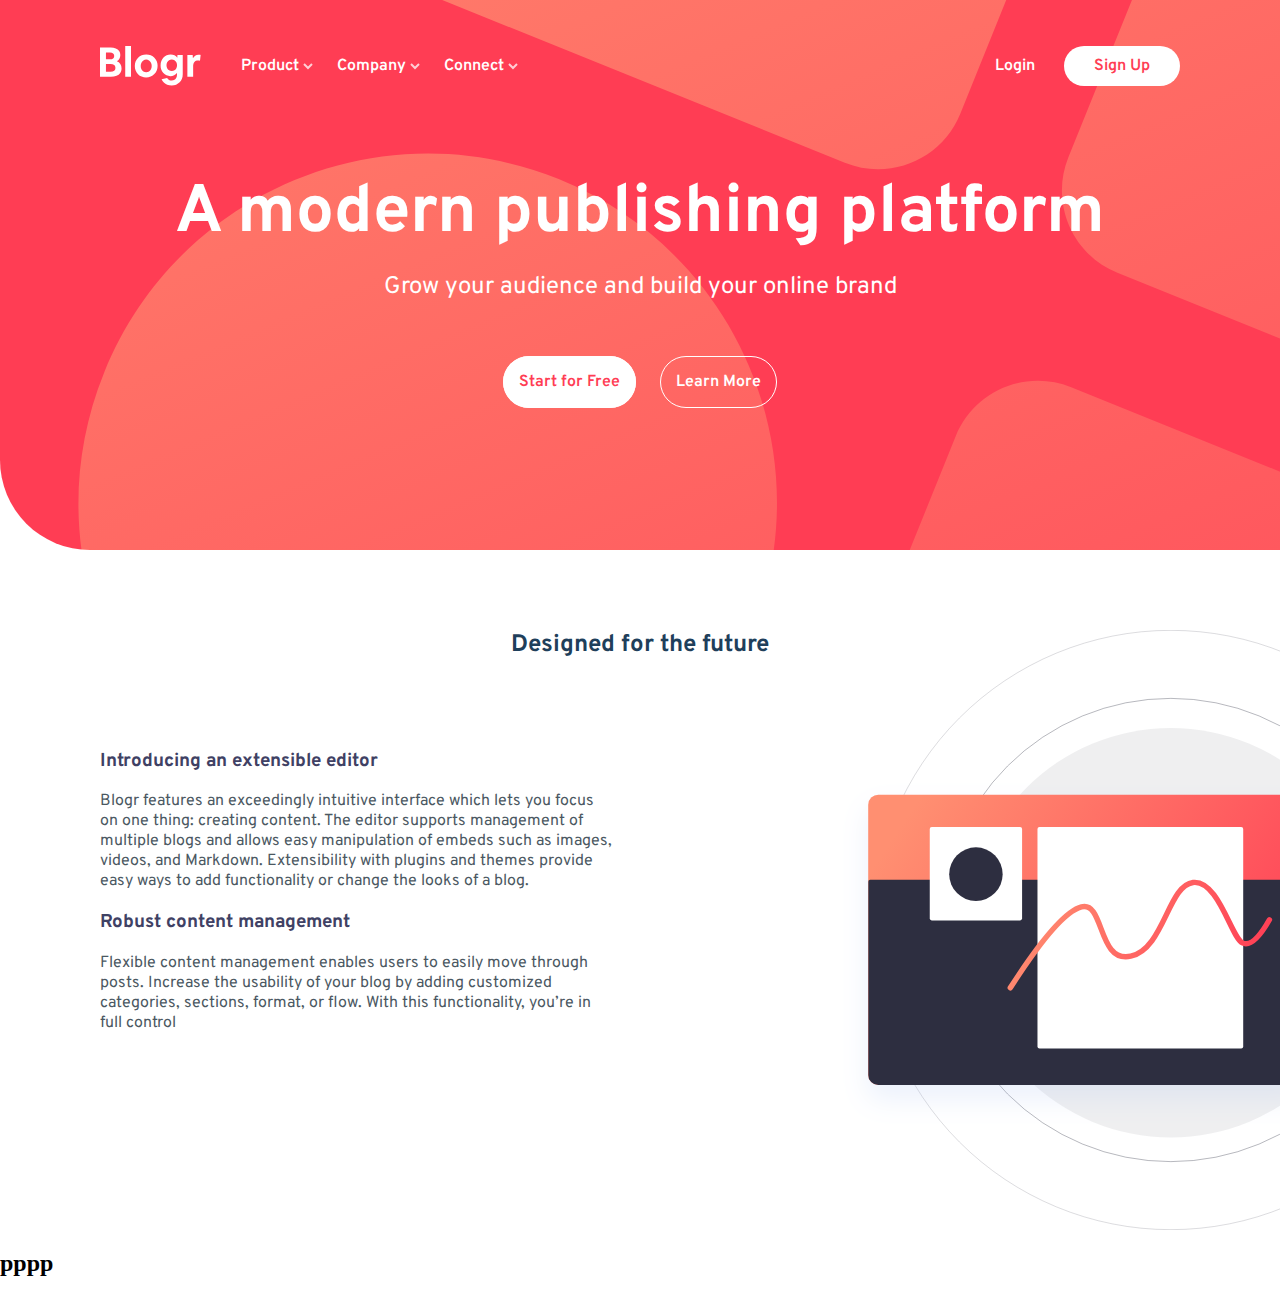
==== index.html @ 9a23b3f5 "ajustes no container 2, e adição do container 3" ====
<!DOCTYPE html>
<html lang="pt-br">
<head>
    <meta charset="UTF-8">
    <meta http-equiv="X-UA-Compatible" content="IE=edge">
    <meta name="viewport" content="width=
    , initial-scale=1.0">

    <!-- CSS -->
    <link rel="stylesheet" href="css/header.css">
    <link rel="stylesheet" href="css/container1.css">
    <link rel="stylesheet" href="css/container2.css">
    <link rel="stylesheet" href="css/container3.css">


    <title>Document</title>
    <link rel="shortcut icon" href="images/favicon-32x32.png" type="image/x-icon">
</head>
<body>

    <div id="container-principal">

        <!-- header -->
        <header>
            <nav>
                <div id="img-nav1">
                    <img src="images/logo.svg" alt="">
                    <ul id="nav1">
                        <li id="product-botao">Product
                            <img class="arrow-product" src="images/icon-arrow-light.svg" alt="">
                        </li>
                        <li id="company-botao">Company
                            <img class="arrow-company" src="images/icon-arrow-light.svg" alt="">
                        </li>
                        <li id="connect-botao">Connect
                            <img class="arrow-connect" src="images/icon-arrow-light.svg" alt="">
                        </li>
                    </ul>
                </div>
                <div id="nav2">
                    <a href="" id="login">Login</a>
                    <a href="" id="sign">Sign Up</a>
                </div>
                <div id="botao-menu">
                    <div class="bar"></div>
                    <div class="bar"></div>
                    <div class="bar"></div>
                </div>
            </nav>
            <!-- actives -->
            <ul class="product">
                <li>Overview</li>
                <li>Pricing</li>
                <li>Marketplace</li>
                <li>Features</li>
                <li>Integrations</li>
            </ul>
            <ul class="company">
                <li>About</li>
                <li>Team</li>
                <li>Blog</li>
                <li>Careers</li>
            </ul>
            <ul class="connect">
                <li>Contact</li>
                <li>Newsletter</li>
                <li>LinkedIn</li>
            </ul>

            <!-- menu mobile -->
            <div id="menu-mobile">
                <ul id="nav-mobile1">
                    <li id="product-botao2">Product
                        <img class="arrow-product2" src="images/icon-arrow-dark.svg" alt="">
                    </li>
                    <li id="company-botao2">Company
                        <img class="arrow-company2" src="images/icon-arrow-dark.svg" alt="">
                    </li>
                    <li id="connect-botao2">Connect
                        <img class="arrow-connect2" src="images/icon-arrow-dark.svg" alt="">
                    </li>
                </ul>
                <ul class="product2">
                    <li>Overview</li>
                    <li>Pricing</li>
                    <li>Marketplace</li>
                    <li>Features</li>
                    <li>Integrations</li>
                </ul>
                <ul class="company2">
                    <li>About</li>
                    <li>Team</li>
                    <li>Blog</li>
                    <li>Careers</li>
                </ul>
        
                <ul class="connect2">
                    <li>Contact</li>
                    <li>Newsletter</li>
                    <li>LinkedIn</li>
                </ul>
                <div id="nav-mobile2">
                    <a href="" id="login">Login</a>
                    <a href="" id="sign">Sign Up</a>
                </div>
            </div>
        </header>

        <!-- container 1 -->
        <div>
            <div id="container1">
                <h1>A modern publishing platform</h1>
                <p>
                    Grow your audience and build your online brand
                </p>
                <div id="links-assinatura">
                    <a href="">Start for Free</a>
                    <a href="">Learn More</a>
                </div>
            </div>
        </div>

    </div>

    <!-- container 2 -->

    <div id="container2">

        <h2>Designed for the future</h2>

        <div id="img-container2">
            <img src="images/illustration-editor-mobile.svg" alt="">
        </div>
        
        <div id="texto-cotainer2">
            <div id="texto">
                <h3>Introducing an extensible editor</h3>


                <p>
                    Blogr features an exceedingly intuitive interface which lets you focus on one thing: creating content. The editor supports management of multiple blogs and allows easy manipulation of embeds such as images, videos, and Markdown. Extensibility with plugins and themes provide easy ways to add functionality or change the looks of a blog.
                </p>
                <h3> Robust content management</h3>
                <p>
                    Flexible content management enables users to easily move through posts. Increase the usability of your blog by adding customized categories, sections, format, or flow. With this functionality, you’re in full control
                </p>
            </div>
        </div>

    </div>

    <!-- container 3 -->

    <div id="container3">
        <h2>pppp</h2>
    </div>



    <script src="script.js"></script>
</body>
</html>
---- css/header.css ----
@import url('https://fonts.googleapis.com/css2?family=Overpass:wght@300;600&family=Ubuntu:wght@400;500;700&display=swap');

:root{
    --Light-red: #ff525d; /*CTA text*/
    --Very-light-red: #ff7a85; /*CTA hover background*/
    --Very-dark-blue: #1f3f5b;/*headings*/

    /* Neutral */

    --White: #ffffff; /*text*/
    --Grayish-blue: #c8c8cb; /*footer text*/
    --Very-dark-grayish-blue: #4b5862;/*body copy*/
    --Very-dark-black-blue: #25252d; /*footer background*/

    /* Gradient */

    /* Background gradient - Intro/CTA mobile nav: */

    --Very-light-red: #ff8f70;
    --Light-red: #ff3d54;

    /* Background gradient - body */

    --Very-dark-gray-blue: #2c2d3f;
    --Very-dark-desaturated-blue: #3f4164;

    /* fonts */

    --font-Overpass: 'Overpass', sans-serif;
    --font-Ubuntu: 'Ubuntu', sans-serif;
}

body{
    margin: 0; padding: 0;
    box-sizing: border-box;
}

nav{
    display: flex;
    align-items: center;
    justify-content: space-between;
    padding-top: 40px;
    margin: 0px 100px;
    font-weight: 600;
}

#img-nav1{
    align-items: center;
    display: flex;
}

#nav1{
    display: flex;
    align-items: center;
}

#nav1{
    display: flex;
    list-style: none;
    gap: 1.5rem;
}

#nav1 li{
    color: var(--White);
    cursor: pointer;
}

#nav1 li:hover{
    text-decoration: underline;
}

#nav2 a{
    text-decoration: none;
}

#botao-menu{
    display: none;
}

#login{
    color: var(--White);
}

#sign{
    margin-left: 25px;
    color: var(--Light-red);
    background-color: var(--White);
    padding: 10px 30px;
    border-radius: 20px;
}

#sign:hover{
    color: var(--White);
    background-color: #ffffff2f;
}

#botao-menu{
    padding: 10px;
    padding-top: 15px;
    margin: -10px;
    cursor: pointer;
}

.product, .company, .connect{
    position: absolute;
    top: 90px;
    list-style: none;
    background-color: var(--White);
    border-radius: 5px;
    color: var(--Very-dark-blue);
    display: none;
}

.product li, .company li, .connect li{
    margin-bottom: 9px;
    cursor: pointer;
    
}


.product li:hover, .company li:hover, .connect li:hover{
    font-weight: 600;
}

.product{
    left: 230px;
    width: 120px;
    height: 190px;
}

.product li{
    position: relative;
    right: 20px;
    top: 20px;
}

.company{
    left: 340px;
    width: 120px;
    height: 150px;
}

.company li{
    position: relative;
    right: 20px;
    top: 20px;
}

#menu-mobile{
    position: fixed;
    left: 100%;
}

.connect{
    left: 435px;
    width: 120px;
    height: 120px;
}

.connect li{
    position: relative;
    right: 20px;
    top: 20px;
}

.rotacao{
    rotate: 180deg;
    transition: all .2s ease;
}

.active{
    display: block;
}

.no-active{
    display: none;
}

@media (max-width: 900px){

    nav{
        margin: 0px 50px;
    }

    #nav1,
    #nav2{
        display: none;
    }

    .product, .company, .connect{
        display: none;
    }

    #botao-menu{
        display: block;
    }

    #botao-menu .bar{
        background-color: var(--White);
        width: 30px;
        height: 3px;
        margin: 5px;
        transition: all .3s ease;
    }

    #botao-menu.active .bar:nth-child(2){
        opacity: 0;
    }

    #botao-menu.active .bar:nth-child(1){
        transform: translateY(8px) rotate(45deg);
    }

    #botao-menu.active .bar:nth-child(3){
        transform: translateY(-8px) rotate(-45deg);
    }

    #menu-mobile{
        position: fixed;
        left: 110%; right: 0; top: 100px;
        width: 90vw;
        background: var(--White);
        margin: auto; padding-top: 5px;
        text-align: center;
        font-size: 25px;
        border-radius: 10px;
        box-shadow: 1px 10px 15px rgba(0, 0, 0, 0.274);
        transition: all .2s ease;
        z-index: 2;
    }

    #menu-mobile.active{
        position: absolute;
        left: 0%;
    }


    #nav-mobile1 li{
        list-style-type: none;
        margin-top: 30px;
        position: relative;
        left: -25px;
        cursor: pointer;
        font-weight: 700;
        color: var(--Very-dark-gray-blue);
    }

    .product2, .company2, .connect2{
        display: none;
        width: 50%;
        margin: auto;
        padding-top: 10px;
        padding-bottom: 10px;
        margin-bottom: 20px;
        background-color: var(--Grayish-blue);
        border-radius: 5px;
    }

    .product2.active{
        display: block;
    }

    .company2.active{
        display: block;
    }

    .connect2.active{
        display: block;
    }

    .product2 li, .company2 li, .connect2 li{
        list-style: none;
        position: relative;
        left: -26px;
        color: var(--Very-dark-gray-blue);
        margin-top: 10px;
        cursor: pointer;
    }

    .arrow-product2, .arrow-company2, .arrow-connect2{
        width: 15px;
    }

    #nav-mobile2{
        border-top: 1.5px solid var(--Grayish-blue);
        padding-top: 10px;
        display: grid;
        place-items: center;
        width: 80vw;
        margin: auto;
    }

    #nav-mobile2 a{
        position: relative;
        left: -10px;
        text-decoration: none;
        font-weight: 600;
    }

    #nav-mobile2 #login{
        margin: 10px;
        color: var(--Very-dark-black-blue);
    }

    #sign{
        margin-left: 0px;
        margin-bottom: 50px;
        background-color: var(--Light-red);
        color: var(--White);
        border: 2px solid var(--Light-red);

    }

    #sign:hover{
        color: var(--Light-red);
        border: 2px solid var(--Light-red);
    }

}
---- css/container1.css ----
:root{
    --Light-red: #ff525d; /*CTA text*/
    --Very-light-red: #ff7a85; /*CTA hover background*/
    --Very-dark-blue: #1f3f5b;/*headings*/

    /* Neutral */

    --White: #ffffff; /*text*/
    --Grayish-blue: #c8c8cb; /*footer text*/
    --Very-dark-grayish-blue: #4b5862;/*body copy*/
    --Very-dark-black-blue: #25252d; /*footer background*/

    /* Gradient */

    /* Background gradient - Intro/CTA mobile nav: */

    --Very-light-red: #ff8f70;
    --Light-red: #ff3d54;

    /* Background gradient - body */

    --Very-dark-gray-blue: #2c2d3f;
    --Very-dark-desaturated-blue: #3f4164;

    /* fonts */

    --font-Overpass: 'Overpass', sans-serif;
    --font-Ubuntu: 'Ubuntu', sans-serif;
}

#container-principal{
    font-family: var(--font-Overpass);
    background-color: var(--Light-red);
    background-image: url(/images/bg-pattern-intro-desktop.svg);
    background-repeat: no-repeat;
    background-position: center left -450px ;
    background-size: 220%;
    height: 550px;
    border-bottom-left-radius: 90px;
    overflow: auto;
}

#container1{
    margin-top: 80px;
    color: var(--White);
    text-align: center; 
}

#container1 h1{
    font-size: 4.2rem;
}

#container1 p{
    font-size: 1.5rem;
    margin-top: -30px;
    margin-bottom: 70px;
}

#links-assinatura a{
    text-decoration: none;
    padding: 15px;
    border: 1px solid var(--White);
    border-radius: 30px;
    font-weight: 600;
    margin: 10px;
}

#links-assinatura a:first-of-type{
    color: var(--Light-red);
    background-color: var(--White);
}

#links-assinatura a:last-of-type{
    color: var(--White);
}

#links-assinatura a:first-of-type:hover{
    color: var(--White);
    background-color: #ffffff6c;
    border: 1px solid #ffffff6c;
}

#links-assinatura a:last-of-type:hover{
    color: var(--Light-red);
    background-color: var(--White);
}

@media (max-width:700px){

    #container-principal{
        height: 670px;
        background-image: url(/images/bg-pattern-intro-mobile.svg);
        background-position: center;
        background-position: center top -190px;
    }

    #container1{
        width: 90%;
        margin: auto;
        margin-top: 90px;
    }

    #container1 h1{
        font-size: 3rem;
    }
    
    #container1 p{
        font-size: 1.5rem;
    }
}
---- css/container2.css ----
:root{
    --Light-red: #ff525d; /*CTA text*/
    --Very-light-red: #ff7a85; /*CTA hover background*/
    --Very-dark-blue: #1f3f5b;/*headings*/

    /* Neutral */

    --White: #ffffff; /*text*/
    --Grayish-blue: #c8c8cb; /*footer text*/
    --Very-dark-grayish-blue: #4b5862;/*body copy*/
    --Very-dark-black-blue: #25252d; /*footer background*/

    /* Gradient */

    /* Background gradient - Intro/CTA mobile nav: */

    --Very-light-red: #ff8f70;
    --Light-red: #ff3d54;

    /* Background gradient - body */

    --Very-dark-gray-blue: #2c2d3f;
    --Very-dark-desaturated-blue: #3f4164;

    /* fonts */

    --font-Overpass: 'Overpass', sans-serif;
    --font-Ubuntu: 'Ubuntu', sans-serif;
}

#container2{
    font-family: var(--font-Overpass);
    width: 100%;
    height: 600px;
    background-image: url(/images/illustration-editor-desktop.svg);
    background-repeat: no-repeat;
    background-size: contain;
    background-position: center right -190px;
    margin-top: -170px;
}

#container2 h2{
    text-align: center;
    margin-top: 250px;
    margin-bottom: -50px;
    color: var(--Very-dark-blue);
    font-weight: 700;
}

#img-container2 img{
    display: none;
    width: 100%;
    margin: auto;
    margin-top: 120px;
}

#container2 h3{
    color: var(--Very-dark-desaturated-blue);
    font-weight: 700;
}

#container2 p{
    color: var(--Very-dark-grayish-blue);
}

#texto-cotainer2{
    display: flex;
    justify-content: space-between;
    width: 40vw;
    align-items: center;
    margin-top: 120px;
    margin-left: 100px;
}

@media (max-width: 900px){

    #container2{
        background-position: center ;
        background: none;
    }

    #texto-cotainer2{
        margin: auto;
        margin-top: 50px;
        text-align: center;
        width: 85vw;
    }

    #img-container2 img{
        display: block;
    }

    #container2 h3{
        width: 80vw;
        margin: auto;
        margin-top: 30px;
        font-size: 2rem;
    }
}
---- css/container3.css ----
:root{
    --Light-red: #ff525d; /*CTA text*/
    --Very-light-red: #ff7a85; /*CTA hover background*/
    --Very-dark-blue: #1f3f5b;/*headings*/

    /* Neutral */

    --White: #ffffff; /*text*/
    --Grayish-blue: #c8c8cb; /*footer text*/
    --Very-dark-grayish-blue: #4b5862;/*body copy*/
    --Very-dark-black-blue: #25252d; /*footer background*/

    /* Gradient */

    /* Background gradient - Intro/CTA mobile nav: */

    --Very-light-red: #ff8f70;
    --Light-red: #ff3d54;

    /* Background gradient - body */

    --Very-dark-gray-blue: #2c2d3f;
    --Very-dark-desaturated-blue: #3f4164;

    /* fonts */

    --font-Overpass: 'Overpass', sans-serif;
    --font-Ubuntu: 'Ubuntu', sans-serif;
}
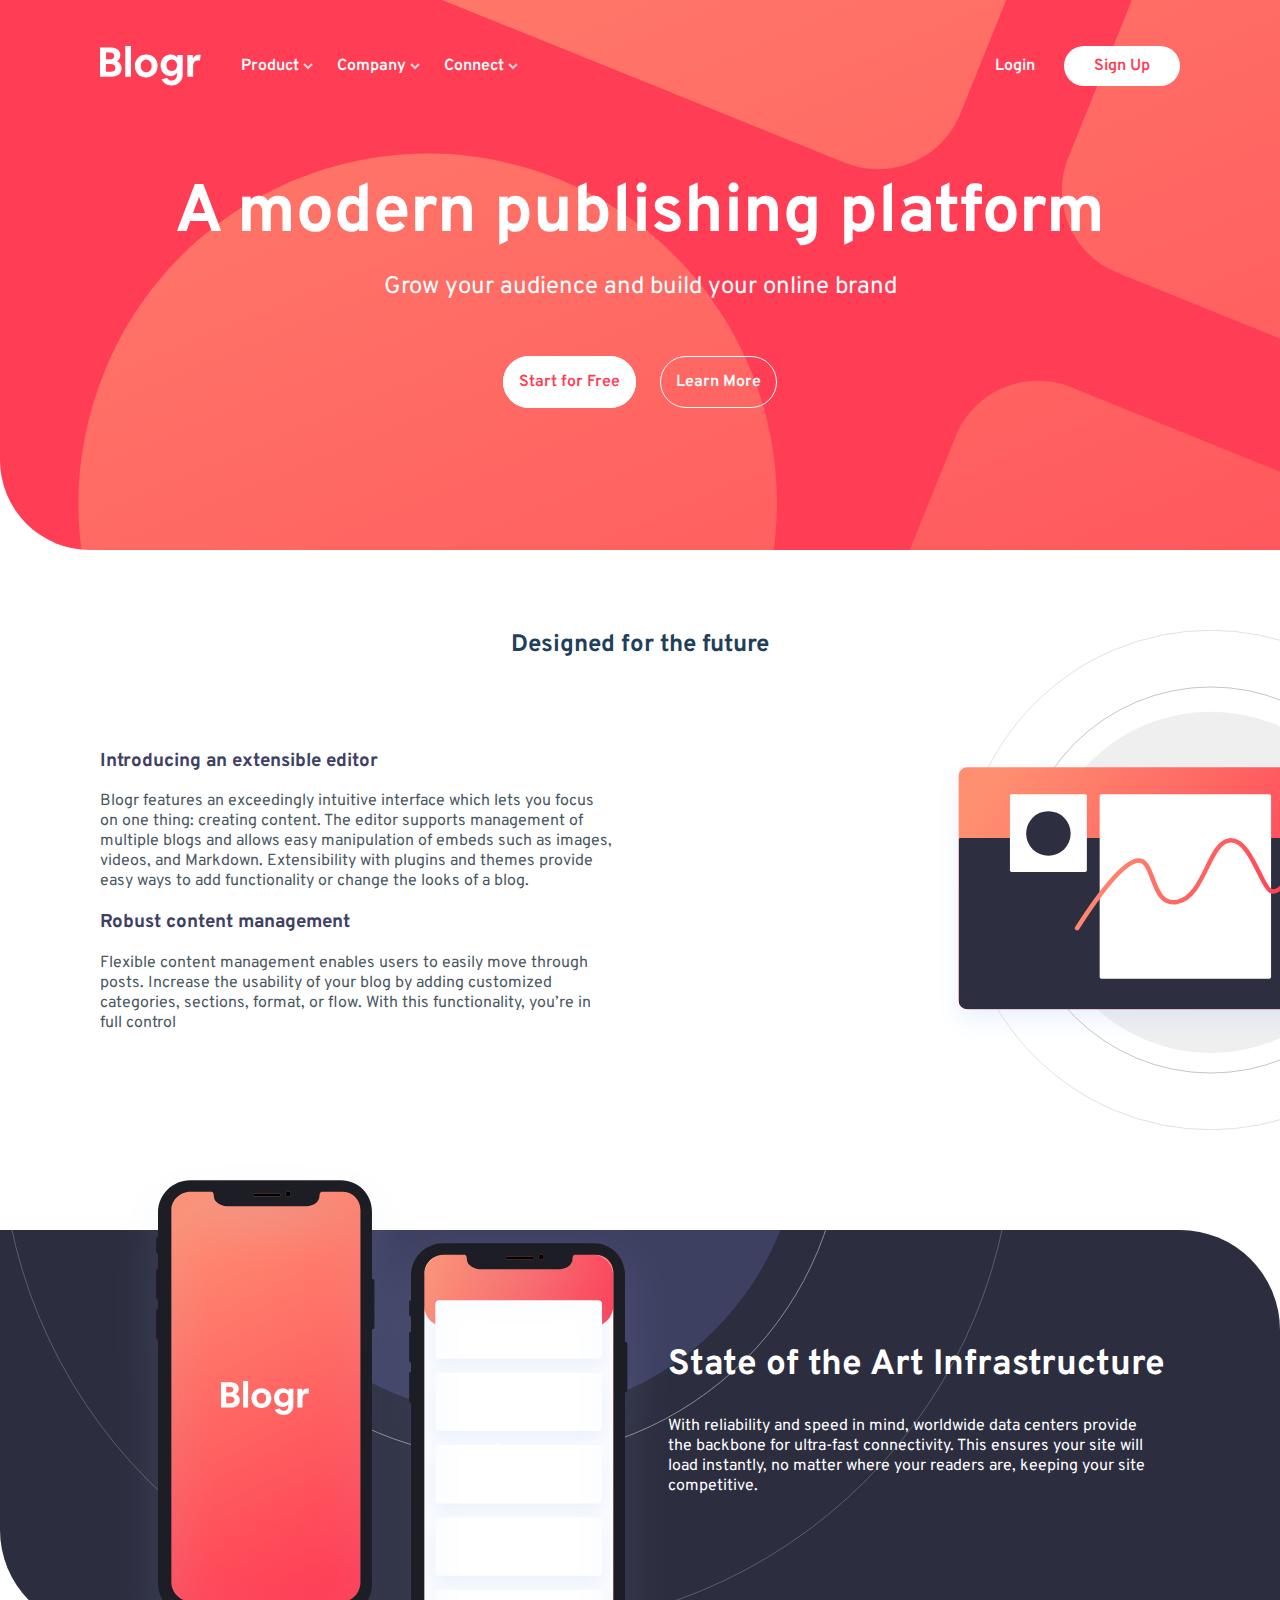
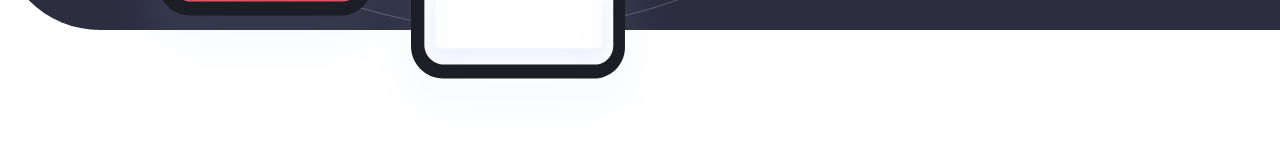
==== commit 2091e554: "container 3 finalizado" ====
--- a/index.html
+++ b/index.html
@@ -71,13 +71,13 @@
             <div id="menu-mobile">
                 <ul id="nav-mobile1">
                     <li id="product-botao2">Product
-                        <img class="arrow-product2" src="images/icon-arrow-dark.svg" alt="">
+                        <img class="arrow-product2" src="images/icon-arrow-dark.svg" alt="seta-product">
                     </li>
                     <li id="company-botao2">Company
-                        <img class="arrow-company2" src="images/icon-arrow-dark.svg" alt="">
+                        <img class="arrow-company2" src="images/icon-arrow-dark.svg" alt="seta-company">
                     </li>
                     <li id="connect-botao2">Connect
-                        <img class="arrow-connect2" src="images/icon-arrow-dark.svg" alt="">
+                        <img class="arrow-connect2" src="images/icon-arrow-dark.svg" alt="seta-connect">
                     </li>
                 </ul>
                 <ul class="product2">
@@ -129,7 +129,7 @@
         <h2>Designed for the future</h2>
 
         <div id="img-container2">
-            <img src="images/illustration-editor-mobile.svg" alt="">
+            <img src="images/illustration-editor-mobile.svg" alt="ilustraçao de site">
         </div>
         
         <div id="texto-cotainer2">
@@ -149,11 +149,45 @@
 
     </div>
 
+
+
+
+
+
+
+
+
+
     <!-- container 3 -->
 
     <div id="container3">
-        <h2>pppp</h2>
+        
+        <div id="texto-e-img">
+            <div id="phone">
+                <img src="images/illustration-phones.svg" alt="">
+            </div>
+            <div id="texto-container3">
+                <h2>State of the Art Infrastructure</h2>
+                <p>With reliability and speed in mind, worldwide data centers provide the backbone for ultra-fast connectivity.
+                    This ensures your site will load instantly, no matter where your readers are, keeping your site competitive.</p>
+            </div>
+        </div>
     </div>
+
+
+
+
+
+
+
+
+
+
+
+
+
+
+
 
 
 
--- a/css/container2.css
+++ b/css/container2.css
@@ -31,11 +31,11 @@
 #container2{
     font-family: var(--font-Overpass);
     width: 100%;
-    height: 600px;
+    height: 500px;
     background-image: url(/images/illustration-editor-desktop.svg);
     background-repeat: no-repeat;
     background-size: contain;
-    background-position: center right -190px;
+    background-position: center right -180px;
     margin-top: -170px;
 }
 
@@ -77,6 +77,7 @@
     #container2{
         background-position: center ;
         background: none;
+        height: 100%;
     }
 
     #texto-cotainer2{
--- a/css/container3.css
+++ b/css/container3.css
@@ -26,4 +26,84 @@
 
     --font-Overpass: 'Overpass', sans-serif;
     --font-Ubuntu: 'Ubuntu', sans-serif;
+}
+
+#container3{
+    width: 100%;
+    background-color: var(--Very-dark-gray-blue);
+    margin-top: 100px;
+    height: 400px;
+    color: var(--White);
+    font-family: var(--font-Overpass);
+    border-top-right-radius: 100px;
+    border-bottom-left-radius: 100px;
+    background-image: url(/images/bg-pattern-circles.svg);
+    background-repeat: no-repeat;
+    background-position-y: bottom;
+}
+
+#texto-e-img{
+    display: flex;
+    justify-content: center;
+    align-items: center;
+    position: relative;
+    bottom: 70px;
+}
+
+#texto-container3{
+    position: relative;
+    bottom: 40px;
+}
+
+
+#texto-container3 h2{
+    font-size: 2.2rem;
+}
+
+#texto-container3 p{
+    font-size: 1rem;
+    width: 38vw;
+}
+
+
+@media (max-width: 900px){
+
+    #container3{
+        position: relative; 
+        top: 90px; 
+        height: 600px;
+        background-position: 0px -120px;
+        background-size: contain;
+    }
+
+    #texto-e-img{
+        bottom: 120px;
+        display: grid;
+        place-items: center;
+    }
+
+    #phone img{
+        width: 450px;
+        margin: auto;
+        display: grid;
+        place-items: center;
+    }
+
+    #texto-container3 h2{
+        text-align: center;
+        width: 90vw;
+    }
+
+    #texto-container3 p{
+        font-size: 1rem;
+        width: 80vw;
+        text-align: center;
+        margin: auto;
+    }
+}
+
+@media (max-width: 700px){
+    #phone img{
+        width: 90%;
+    }
 }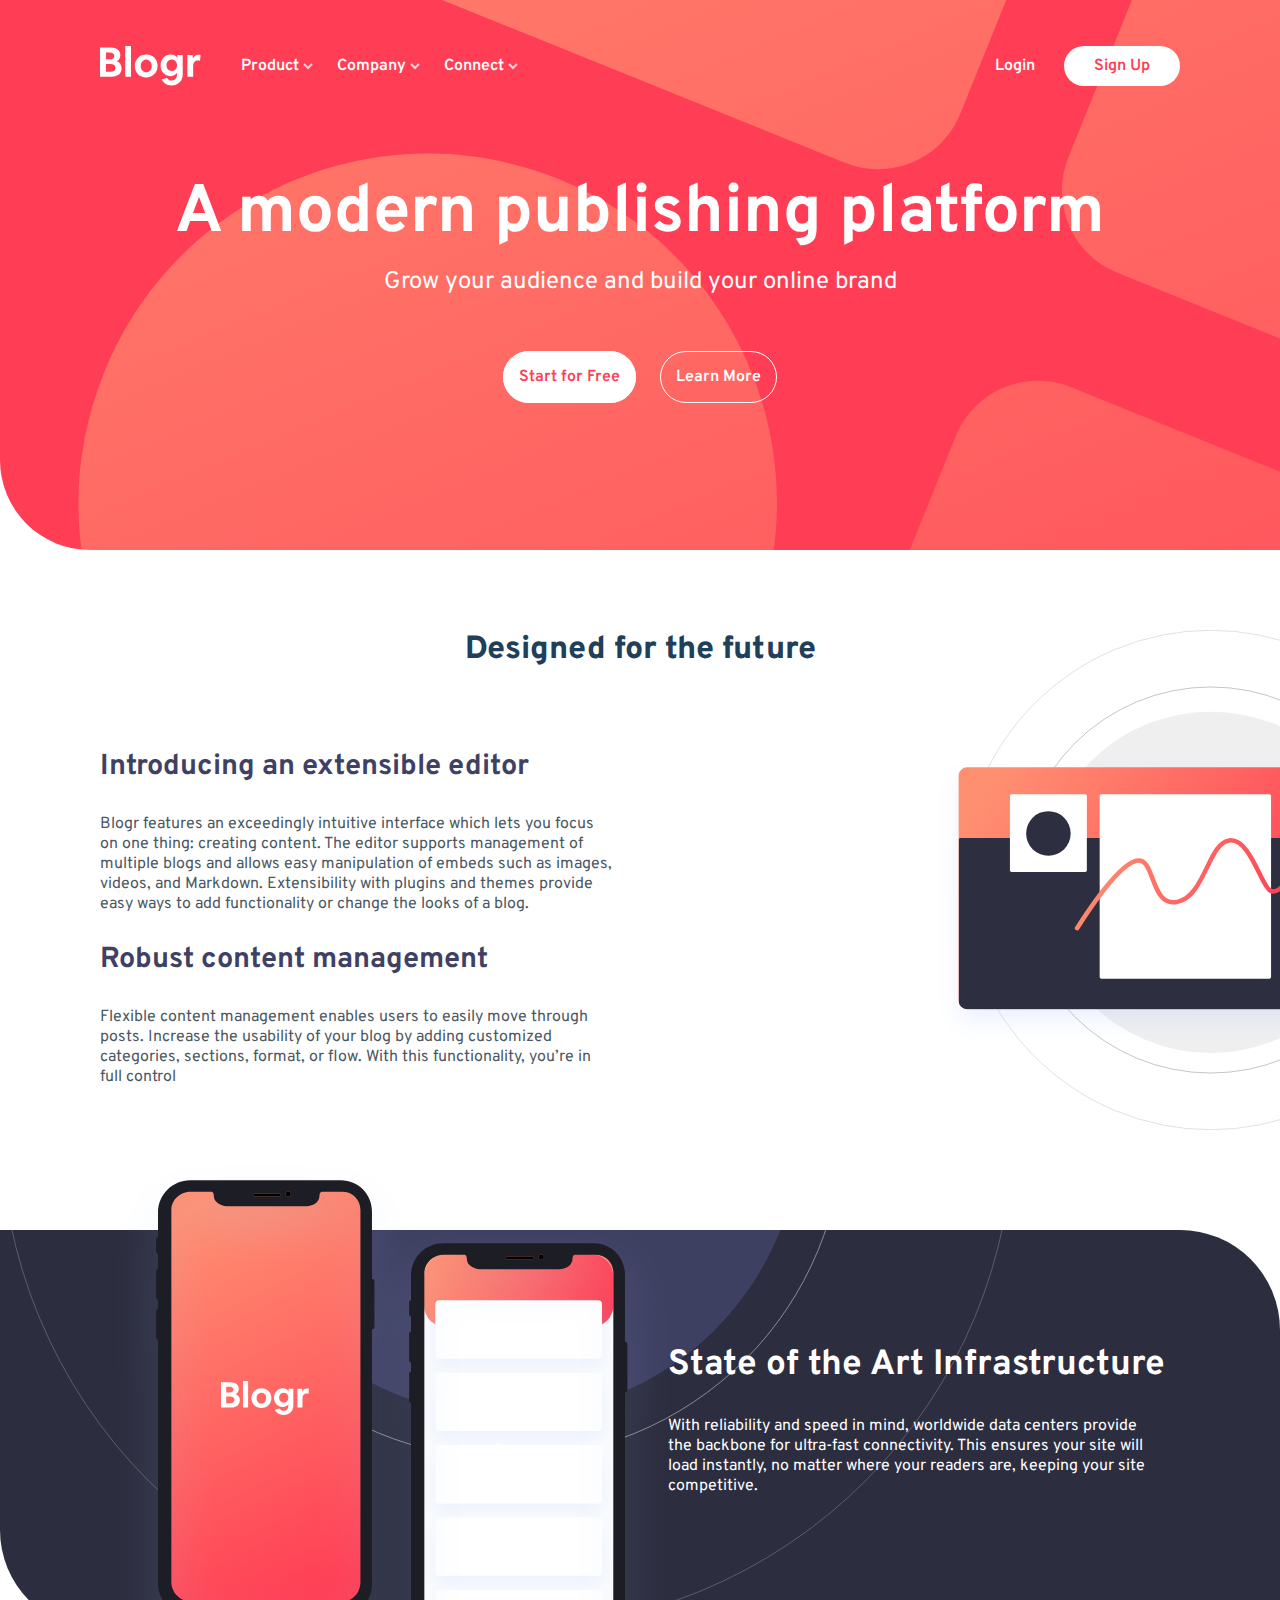
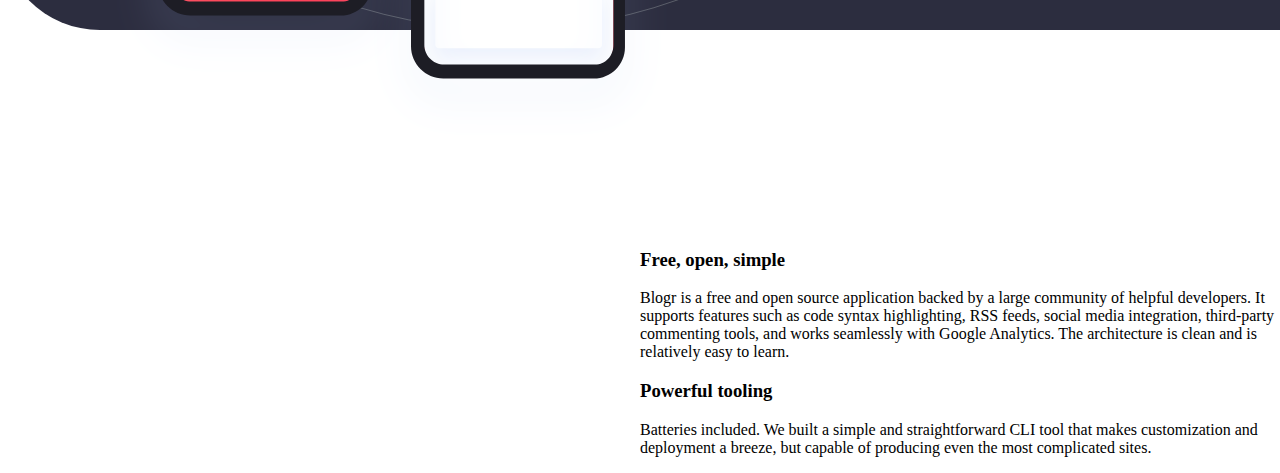
==== commit 3f2ab1f6: "em andamneto..." ====
--- a/index.html
+++ b/index.html
@@ -11,6 +11,7 @@
     <link rel="stylesheet" href="css/container1.css">
     <link rel="stylesheet" href="css/container2.css">
     <link rel="stylesheet" href="css/container3.css">
+    <link rel="stylesheet" href="css/container4.css">
 
 
     <title>Document</title>
@@ -177,6 +178,27 @@
 
 
 
+    
+
+    <!-- container 4 -->
+
+    <div id="container4">
+        <div id="texto-container4">
+            <h3>Free, open, simple</h3>
+            <p>
+                Blogr is a free and open source application backed by a large community of helpful developers. It supports 
+                features such as code syntax highlighting, RSS feeds, social media integration, third-party commenting tools, 
+                and works seamlessly with Google Analytics. The architecture is clean and is relatively easy to learn.
+            </p>
+            <h3>  Powerful tooling</h3>
+            <p> 
+                Batteries included. We built a simple and straightforward CLI tool that makes customization and deployment a breeze, but
+                capable of producing even the most complicated sites.
+            </p>
+        </div>
+    </div>
+
+
 
 
 
--- a/css/container1.css
+++ b/css/container1.css
@@ -48,6 +48,9 @@
 
 #container1 h1{
     font-size: 4.2rem;
+    width: 90%;
+    margin: auto;
+    margin-bottom: 40px;
 }
 
 #container1 p{
--- a/css/container2.css
+++ b/css/container2.css
@@ -44,7 +44,8 @@
     margin-top: 250px;
     margin-bottom: -50px;
     color: var(--Very-dark-blue);
-    font-weight: 700;
+    font-weight: 800;
+    font-size: 2rem;
 }
 
 #img-container2 img{
@@ -57,6 +58,7 @@
 #container2 h3{
     color: var(--Very-dark-desaturated-blue);
     font-weight: 700;
+    font-size: 1.8rem;
 }
 
 #container2 p{
@@ -68,11 +70,11 @@
     justify-content: space-between;
     width: 40vw;
     align-items: center;
-    margin-top: 120px;
+    margin-top: 100px;
     margin-left: 100px;
 }
 
-@media (max-width: 900px){
+@media (max-width: 1000px){
 
     #container2{
         background-position: center ;
--- a/css/container4.css
+++ b/css/container4.css
@@ -0,0 +1,39 @@
+:root{
+    --Light-red: #ff525d; /*CTA text*/
+    --Very-light-red: #ff7a85; /*CTA hover background*/
+    --Very-dark-blue: #1f3f5b;/*headings*/
+
+    /* Neutral */
+
+    --White: #ffffff; /*text*/
+    --Grayish-blue: #c8c8cb; /*footer text*/
+    --Very-dark-grayish-blue: #4b5862;/*body copy*/
+    --Very-dark-black-blue: #25252d; /*footer background*/
+
+    /* Gradient */
+
+    /* Background gradient - Intro/CTA mobile nav: */
+
+    --Very-light-red: #ff8f70;
+    --Light-red: #ff3d54;
+
+    /* Background gradient - body */
+
+    --Very-dark-gray-blue: #2c2d3f;
+    --Very-dark-desaturated-blue: #3f4164;
+
+    /* fonts */
+
+    --font-Overpass: 'Overpass', sans-serif;
+    --font-Ubuntu: 'Ubuntu', sans-serif;
+}
+
+#container4{
+    margin-top: 200px;
+    background-color: #25252d;
+}
+
+#texto-container4{
+    float: right;
+    width: 50vw; 
+}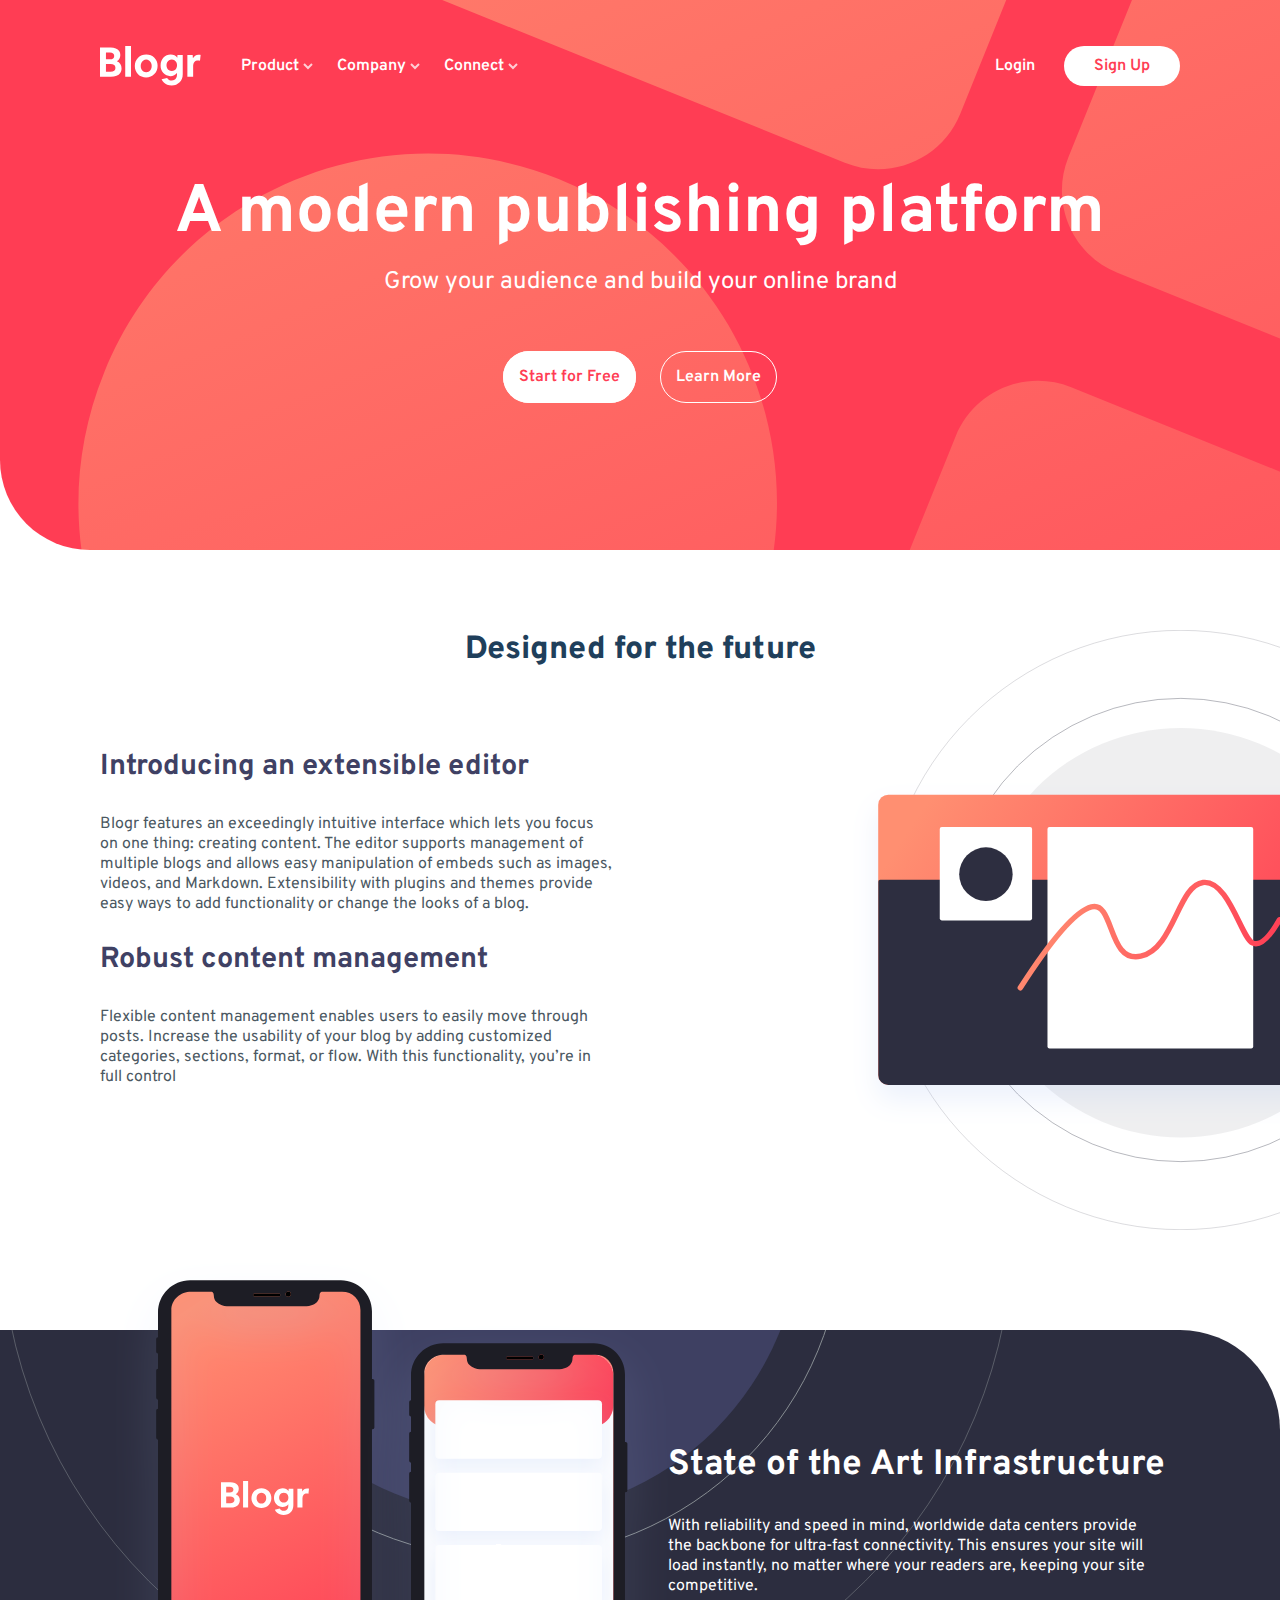
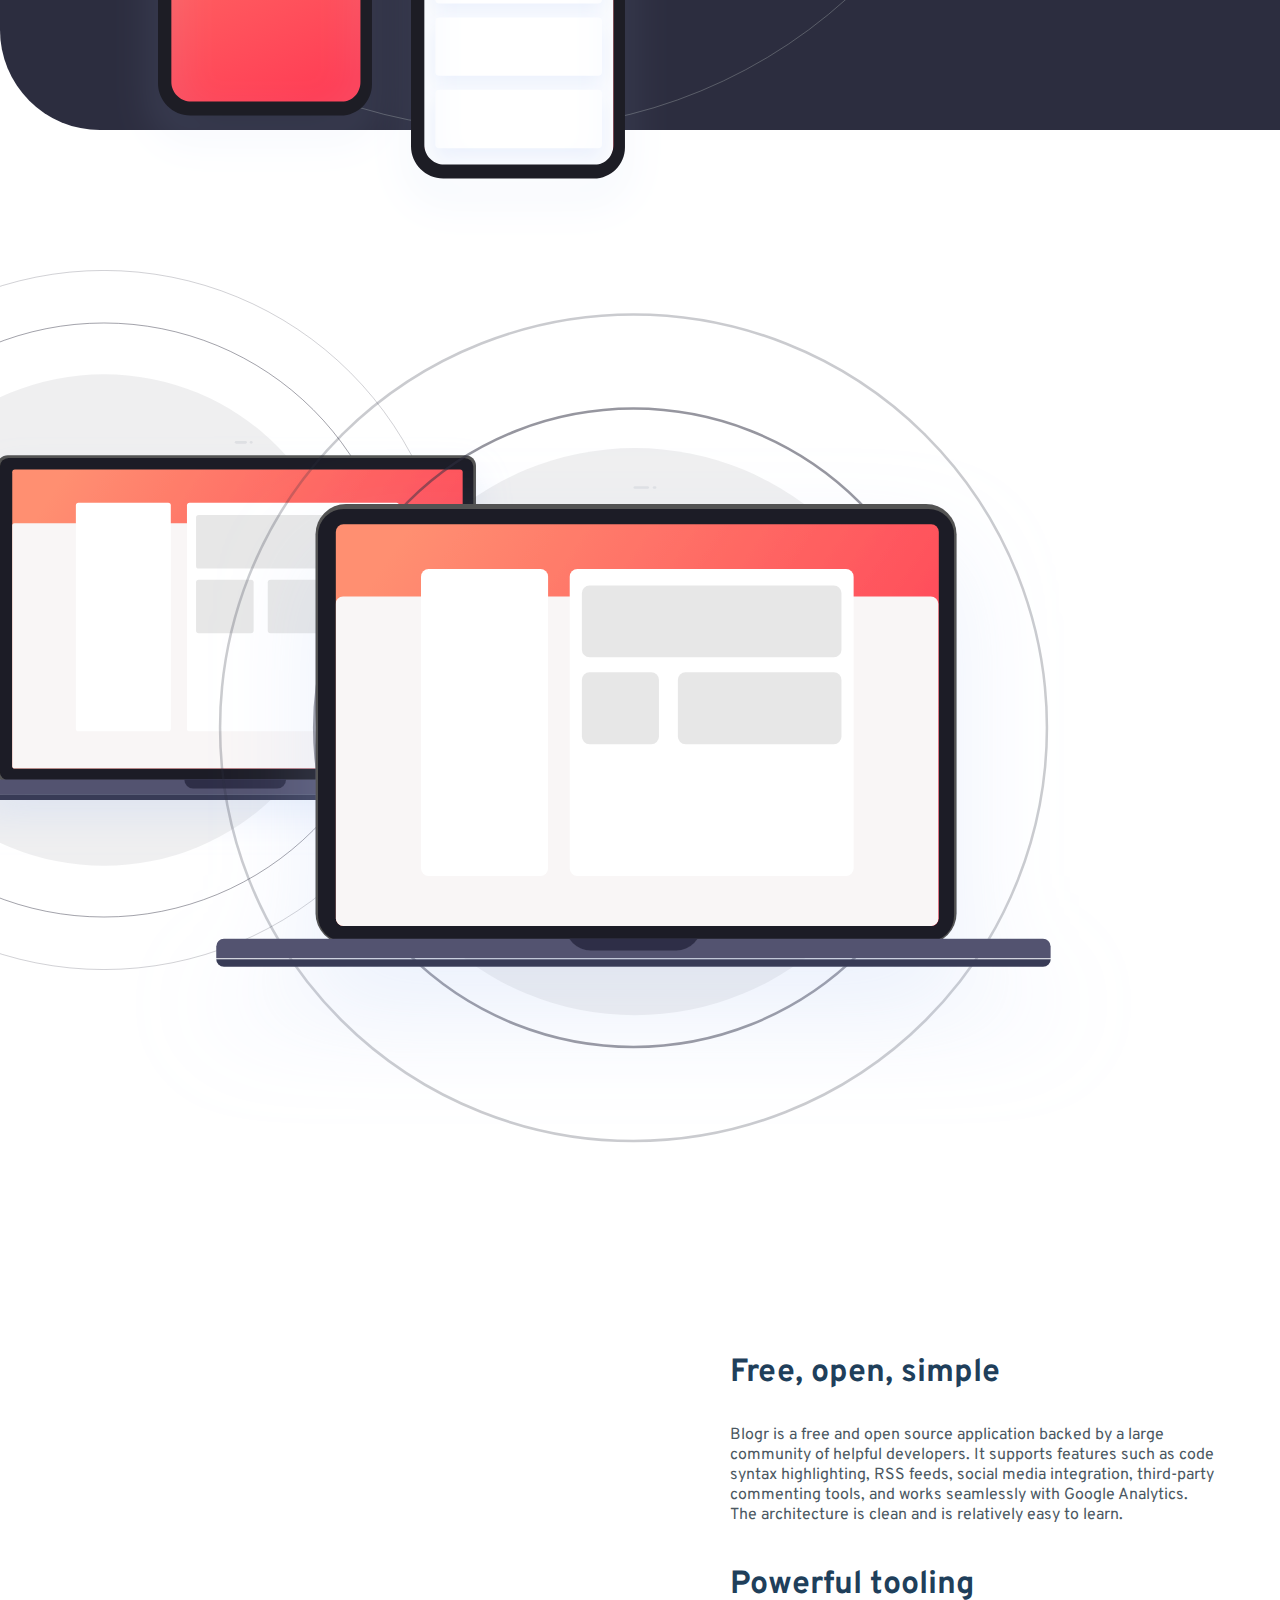
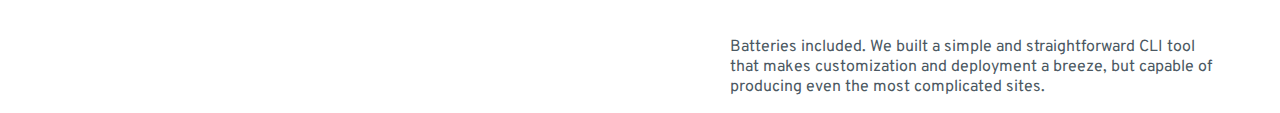
==== commit 6d60d6e0: "container 4 finalizado" ====
--- a/index.html
+++ b/index.html
@@ -178,11 +178,14 @@
 
 
 
-    
+
 
     <!-- container 4 -->
 
     <div id="container4">
+        <div id="img-container4">
+            <img src="images/illustration-laptop-mobile.svg" alt="">
+        </div>
         <div id="texto-container4">
             <h3>Free, open, simple</h3>
             <p>
--- a/css/container2.css
+++ b/css/container2.css
@@ -31,11 +31,11 @@
 #container2{
     font-family: var(--font-Overpass);
     width: 100%;
-    height: 500px;
+    height: 600px;
     background-image: url(/images/illustration-editor-desktop.svg);
     background-repeat: no-repeat;
     background-size: contain;
-    background-position: center right -180px;
+    background-position: center right -200px;
     margin-top: -170px;
 }
 
--- a/css/container4.css
+++ b/css/container4.css
@@ -29,11 +29,66 @@
 }
 
 #container4{
-    margin-top: 200px;
-    background-color: #25252d;
+    background-image: url(/images/illustration-laptop-desktop.svg);
+    background-repeat: no-repeat;
+    background-position: center left -245px;
+    background-size: contain;
+
+    margin-bottom: 50px;
+    margin-top: 140px;
+    width: 100%;
+    height: 700px;
+    font-family: var(--font-Overpass);
+}
+
+#img-container4 img{
+    width: 99%;
+    display: grid;
+    place-items: center;
 }
 
 #texto-container4{
     float: right;
     width: 50vw; 
+    position: relative;
+    top: 130px; left: 90px;
+    color: var(--Very-dark-blue);
+}
+
+#texto-container4 h3{
+    font-size: 2rem;
+    margin-top: 40px;
+}
+
+#texto-container4 p{
+    width: 38vw;
+    color: var(--Very-dark-grayish-blue);
+}
+
+@media (max-width: 1000px){
+
+    #container4{
+        background: none;
+    }
+
+    #texto-container4{
+        margin: auto;
+        display: block;
+        width: 90%;
+        left: 0; top: 0px; 
+        text-align: center;
+        float: none;
+    }
+
+    #texto-container4 h3{
+        text-align: center;
+        margin: auto;
+    }
+
+    #texto-container4 p{
+       width: 90%;
+       margin: auto;
+       margin-top: 20px;
+       margin-bottom: 50px;
+    }
 }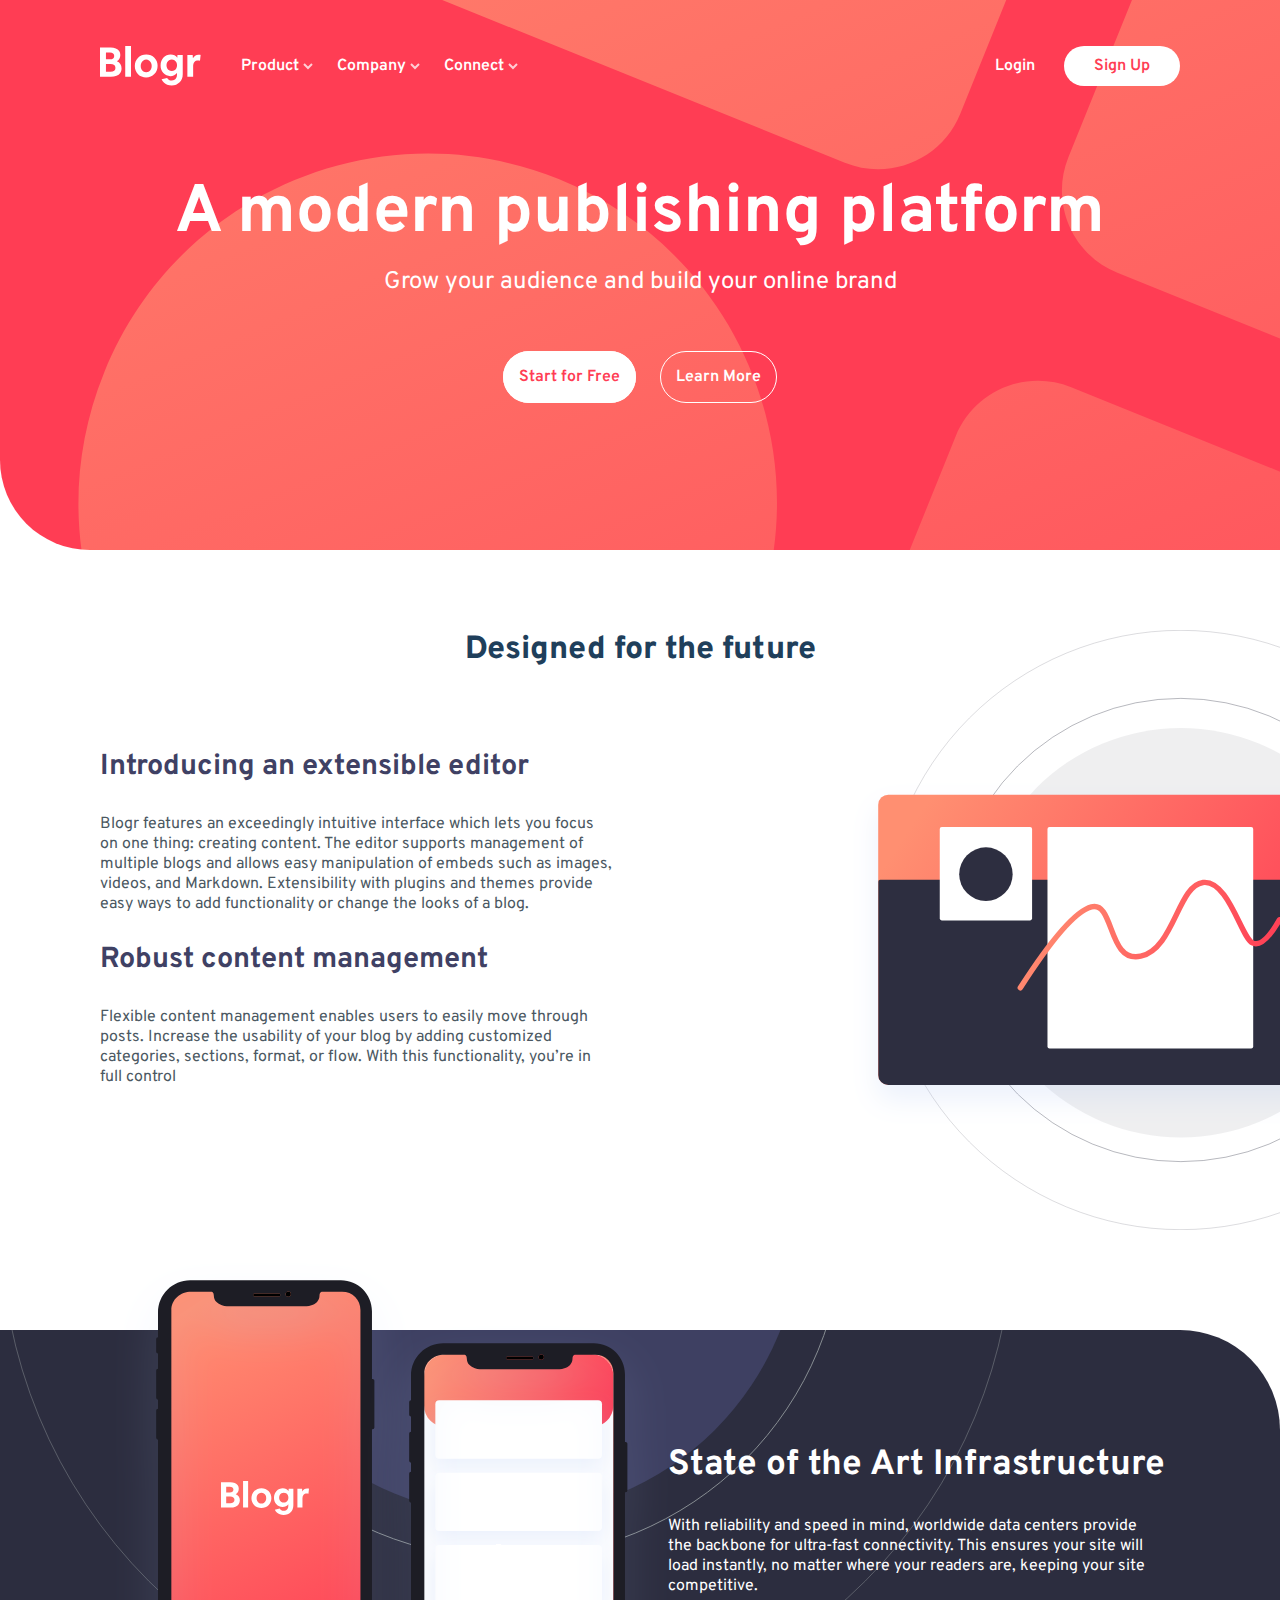
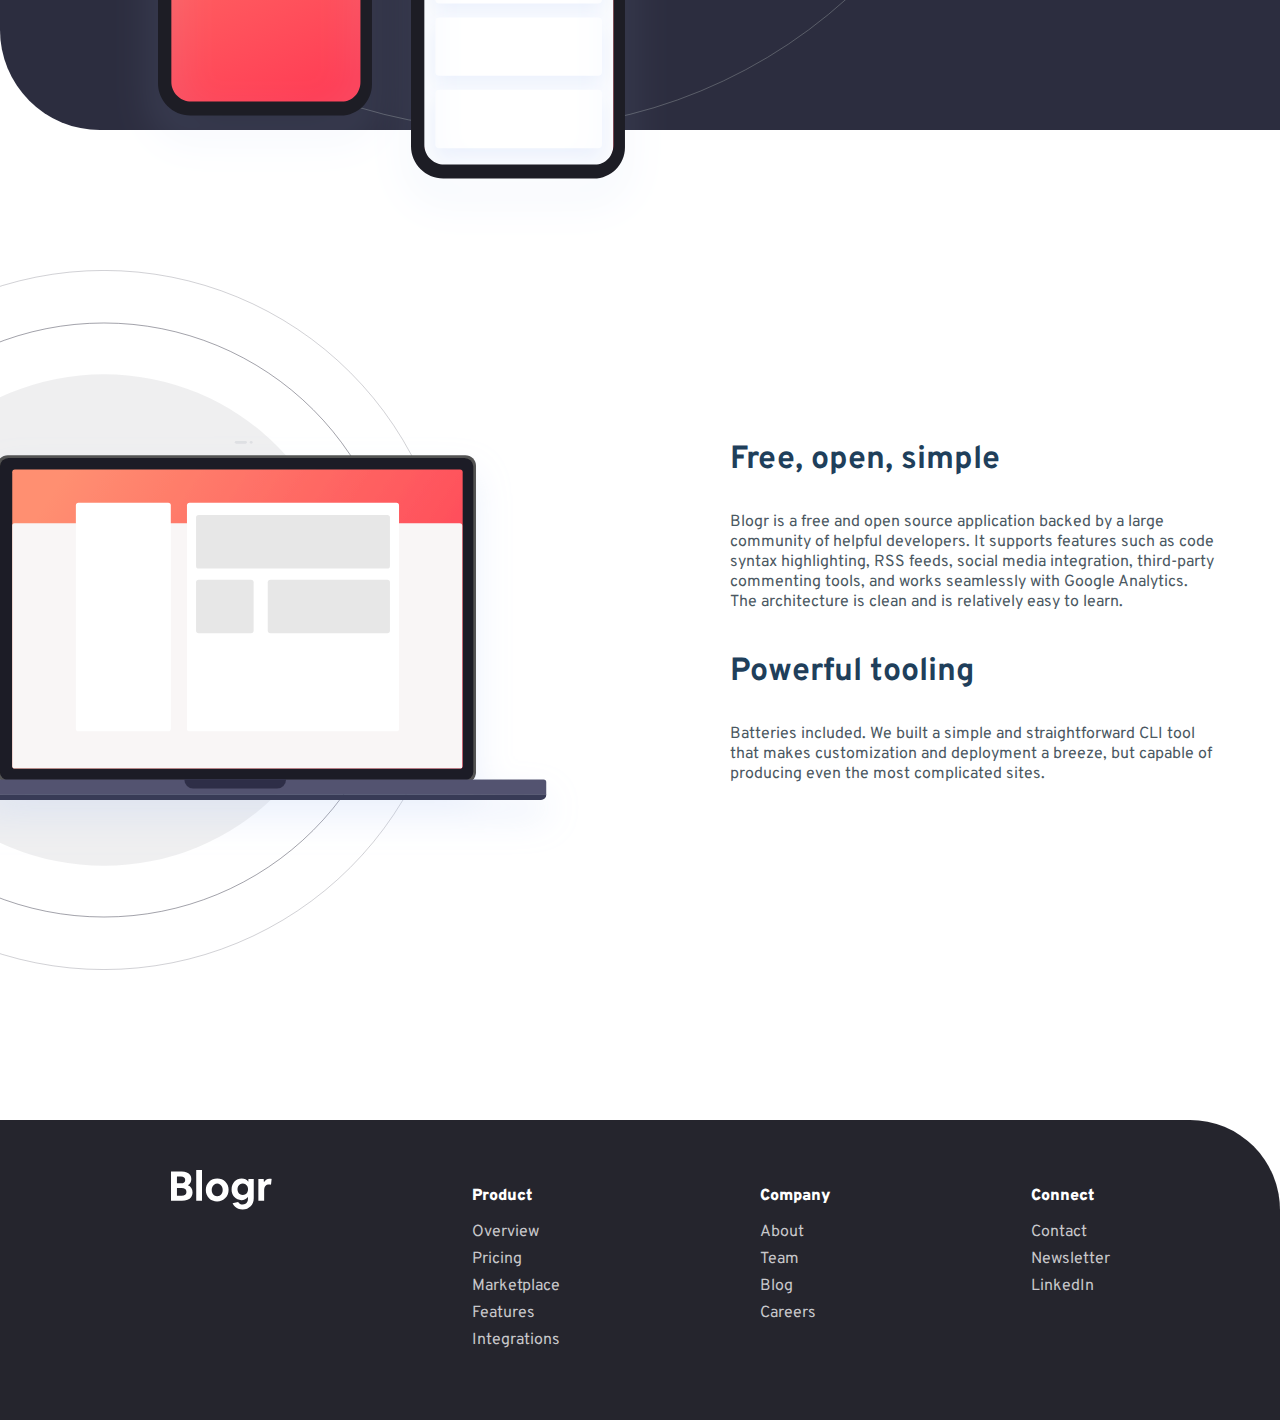
==== commit 48dbc58d: "site finalizado" ====
--- a/index.html
+++ b/index.html
@@ -12,6 +12,7 @@
     <link rel="stylesheet" href="css/container2.css">
     <link rel="stylesheet" href="css/container3.css">
     <link rel="stylesheet" href="css/container4.css">
+    <link rel="stylesheet" href="css/footer.css">
 
 
     <title>Document</title>
@@ -205,7 +206,42 @@
 
 
 
-
+    <footer>
+        <div id="texto-footer">
+            
+            <img src="images/logo.svg" alt="logo-blogr">
+            <div class="texto-links-ft" id="product-footer">
+                <p> Product </p>
+
+                <div class="links-footer">
+                    <a href="">Overview</a>
+                    <a href="">Pricing</a>
+                    <a href="">Marketplace</a>
+                    <a href="">Features</a>
+                    <a href="">Integrations</a>
+                </div>
+            </div>
+            <div class="texto-links-ft" id="product-footer">
+                <p>Company</p>
+
+                <div class="links-footer">
+                    <a href="">About</a>
+                    <a href="">Team</a>
+                    <a href="">Blog</a>
+                    <a href="">Careers</a>
+                </div>
+            </div>
+            <div class="texto-links-ft" id="product-footer">
+                <p>Connect</p>
+            
+                <div class="links-footer">
+                    <a href="">Contact</a>
+                    <a href="">Newsletter</a>
+                    <a href="">LinkedIn</a>
+                </div>
+            </div>
+        </div>
+    </footer>
 
 
 
--- a/css/container4.css
+++ b/css/container4.css
@@ -34,7 +34,7 @@
     background-position: center left -245px;
     background-size: contain;
 
-    margin-bottom: 50px;
+    margin-bottom: 150px;
     margin-top: 140px;
     width: 100%;
     height: 700px;
@@ -45,6 +45,7 @@
     width: 99%;
     display: grid;
     place-items: center;
+    display: none;
 }
 
 #texto-container4{
@@ -71,6 +72,12 @@
         background: none;
     }
 
+    #img-container4 img{
+        display: block;
+        width: 80%;
+        margin: auto;
+    }
+
     #texto-container4{
         margin: auto;
         display: block;
--- a/css/footer.css
+++ b/css/footer.css
@@ -0,0 +1,94 @@
+:root{
+    --Light-red: #ff525d; /*CTA text*/
+    --Very-light-red: #ff7a85; /*CTA hover background*/
+    --Very-dark-blue: #1f3f5b;/*headings*/
+
+    /* Neutral */
+
+    --White: #ffffff; /*text*/
+    --Grayish-blue: #c8c8cb; /*footer text*/
+    --Very-dark-grayish-blue: #4b5862;/*body copy*/
+    --Very-dark-black-blue: #25252d; /*footer background*/
+
+    /* Gradient */
+
+    /* Background gradient - Intro/CTA mobile nav: */
+
+    --Very-light-red: #ff8f70;
+    --Light-red: #ff3d54;
+
+    /* Background gradient - body */
+
+    --Very-dark-gray-blue: #2c2d3f;
+    --Very-dark-desaturated-blue: #3f4164;
+
+    /* fonts */
+
+    --font-Overpass: 'Overpass', sans-serif;
+    --font-Ubuntu: 'Ubuntu', sans-serif;
+}
+
+footer{
+    background-color: var(--Very-dark-black-blue);
+    color: var(--White);
+    height: 300px;
+    width: 100%;
+    font-family: var(--font-Overpass);
+    border-top-right-radius: 90px;
+}
+
+#texto-footer{
+    display: flex;
+    padding: 50px 0px;
+    justify-content: center;
+    gap: 200px;
+}
+
+#texto-footer img{
+    height: 40px;
+}
+
+.texto-links-ft p{
+    font-weight: 900;
+}
+
+.links-footer{
+    display: grid;
+    gap: 7px;
+}
+
+.links-footer a{
+    text-decoration: none;
+    color: var(--Grayish-blue);
+    cursor: pointer;
+}
+
+.links-footer a:hover{
+    text-decoration: underline;
+}
+
+@media (max-width: 1000px){
+
+    #texto-footer{
+        gap: 100px;
+    }
+}
+
+@media (max-width: 700px){
+
+    footer{
+        height: auto;
+    }
+
+    #texto-footer img{
+       display: inline;
+    }
+
+    #texto-footer{
+        display: inline-block;
+        text-align: center;
+        margin: auto;
+        margin-bottom: 20px;
+        width: 100%;
+    }
+}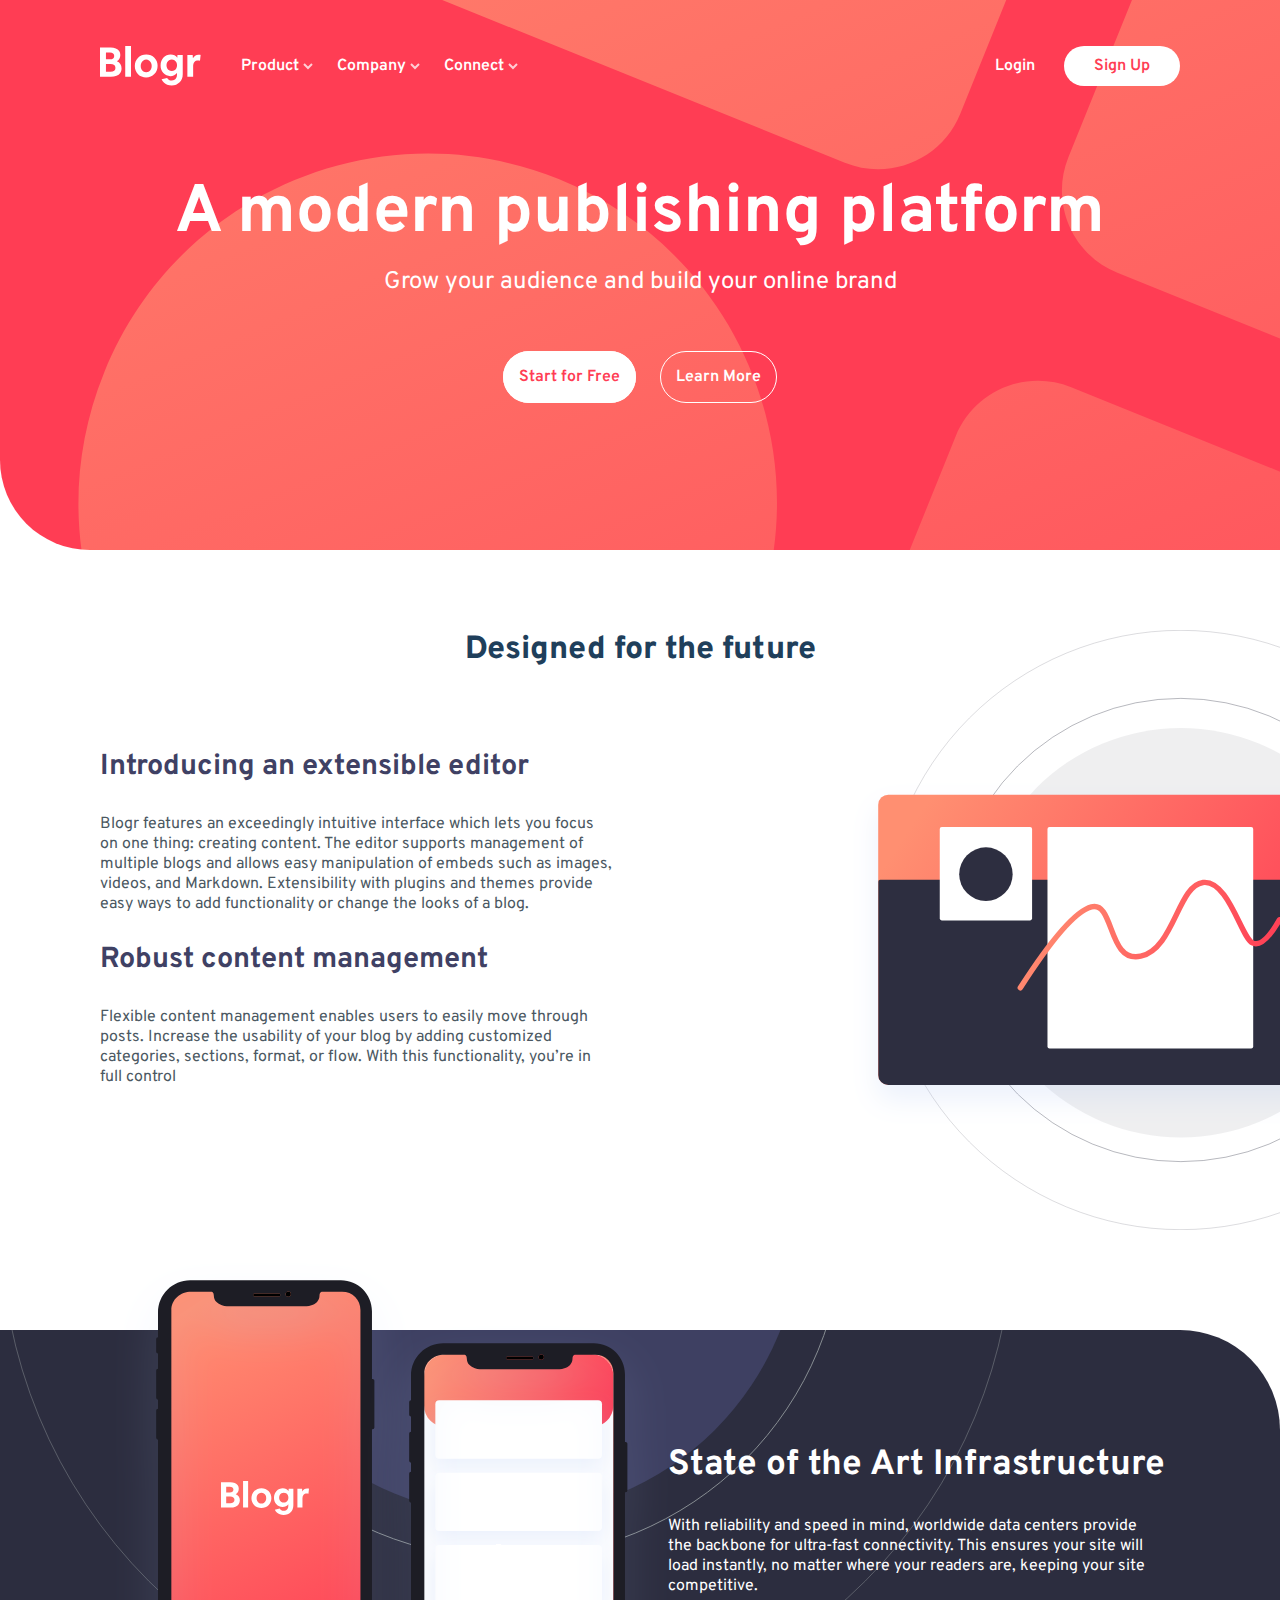
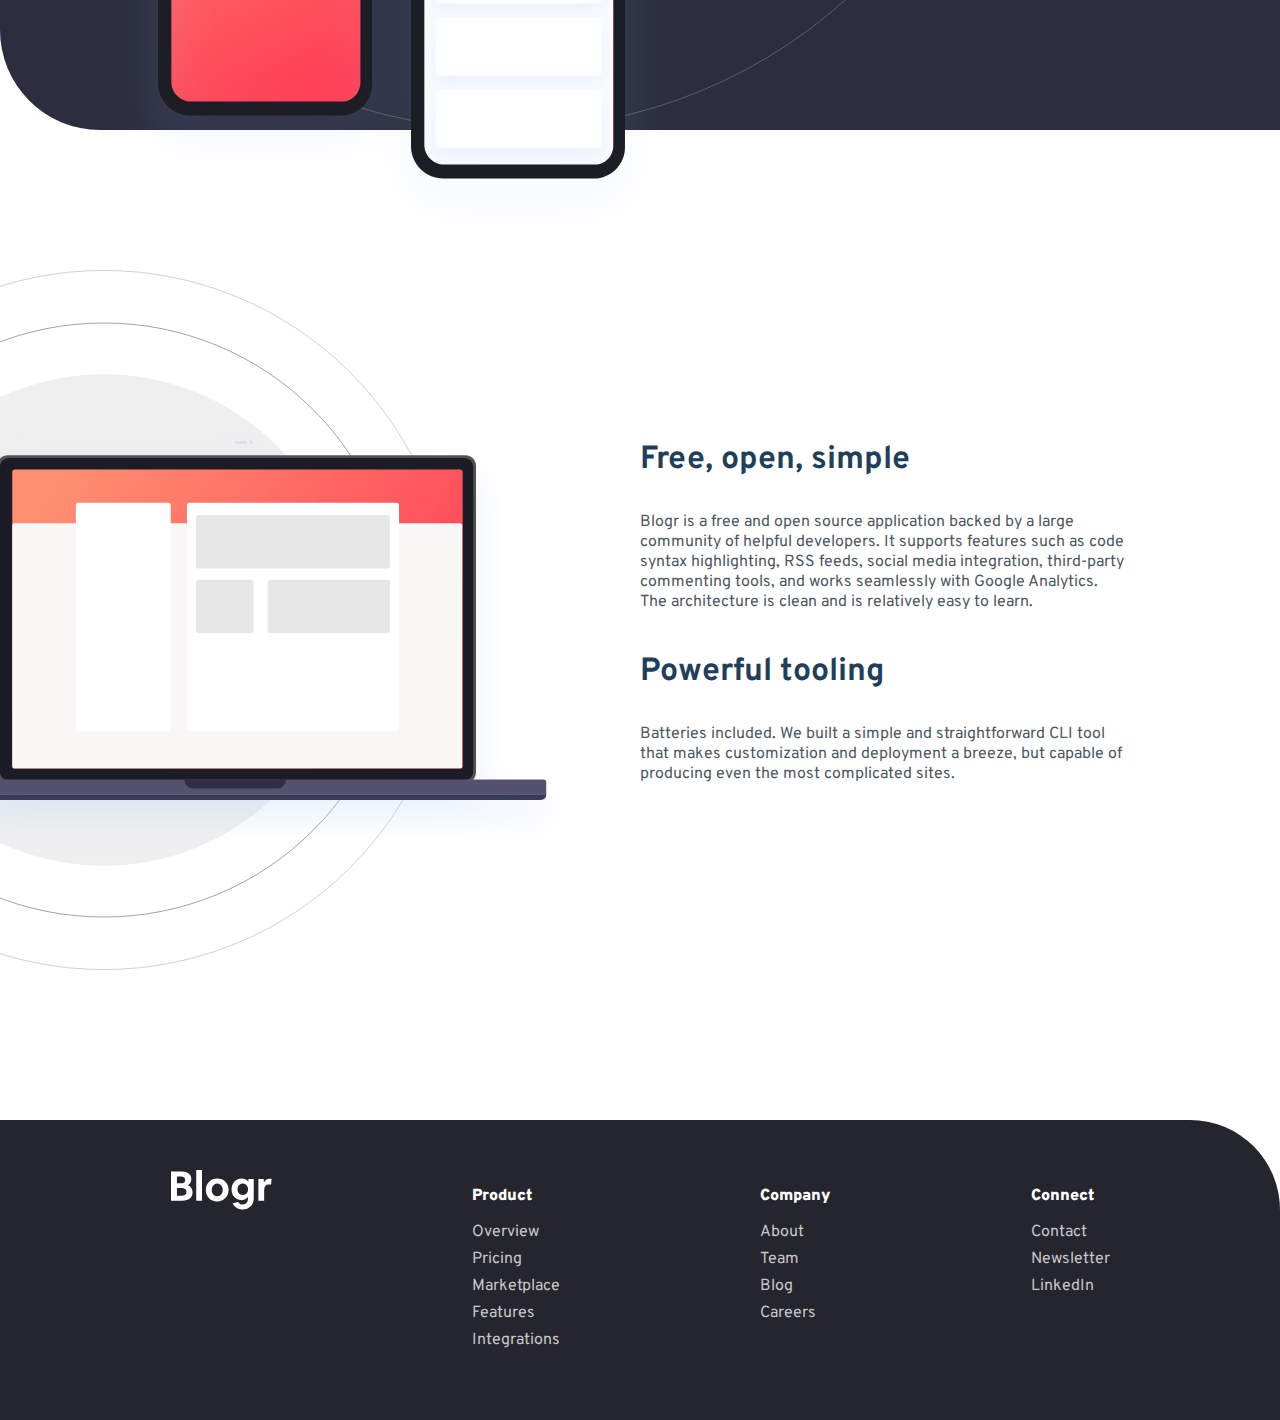
==== commit 617d23f1: "erro nos bg ajustado" ====
--- a/index.html
+++ b/index.html
@@ -1,5 +1,5 @@
 <!DOCTYPE html>
-<html lang="pt-br">
+<html lang="en">
 <head>
     <meta charset="UTF-8">
     <meta http-equiv="X-UA-Compatible" content="IE=edge">
@@ -152,14 +152,6 @@
     </div>
 
 
-
-
-
-
-
-
-
-
     <!-- container 3 -->
 
     <div id="container3">
--- a/css/container1.css
+++ b/css/container1.css
@@ -31,7 +31,7 @@
 #container-principal{
     font-family: var(--font-Overpass);
     background-color: var(--Light-red);
-    background-image: url(/images/bg-pattern-intro-desktop.svg);
+    background-image: url(../images/bg-pattern-intro-desktop.svg);
     background-repeat: no-repeat;
     background-position: center left -450px ;
     background-size: 220%;
@@ -92,7 +92,7 @@
 
     #container-principal{
         height: 670px;
-        background-image: url(/images/bg-pattern-intro-mobile.svg);
+        background-image: url(../images/bg-pattern-intro-mobile.svg);
         background-position: center;
         background-position: center top -190px;
     }
--- a/css/container2.css
+++ b/css/container2.css
@@ -32,7 +32,7 @@
     font-family: var(--font-Overpass);
     width: 100%;
     height: 600px;
-    background-image: url(/images/illustration-editor-desktop.svg);
+    background-image: url(../images/illustration-editor-desktop.svg);
     background-repeat: no-repeat;
     background-size: contain;
     background-position: center right -200px;
--- a/css/container3.css
+++ b/css/container3.css
@@ -37,7 +37,7 @@
     font-family: var(--font-Overpass);
     border-top-right-radius: 100px;
     border-bottom-left-radius: 100px;
-    background-image: url(/images/bg-pattern-circles.svg);
+    background-image: url(../images/bg-pattern-circles.svg);
     background-repeat: no-repeat;
     background-position-y: bottom;
 }
--- a/css/container4.css
+++ b/css/container4.css
@@ -29,7 +29,7 @@
 }
 
 #container4{
-    background-image: url(/images/illustration-laptop-desktop.svg);
+    background-image: url(../images/illustration-laptop-desktop.svg);
     background-repeat: no-repeat;
     background-position: center left -245px;
     background-size: contain;
@@ -52,7 +52,7 @@
     float: right;
     width: 50vw; 
     position: relative;
-    top: 130px; left: 90px;
+    top: 130px; left: 0px;
     color: var(--Very-dark-blue);
 }
 
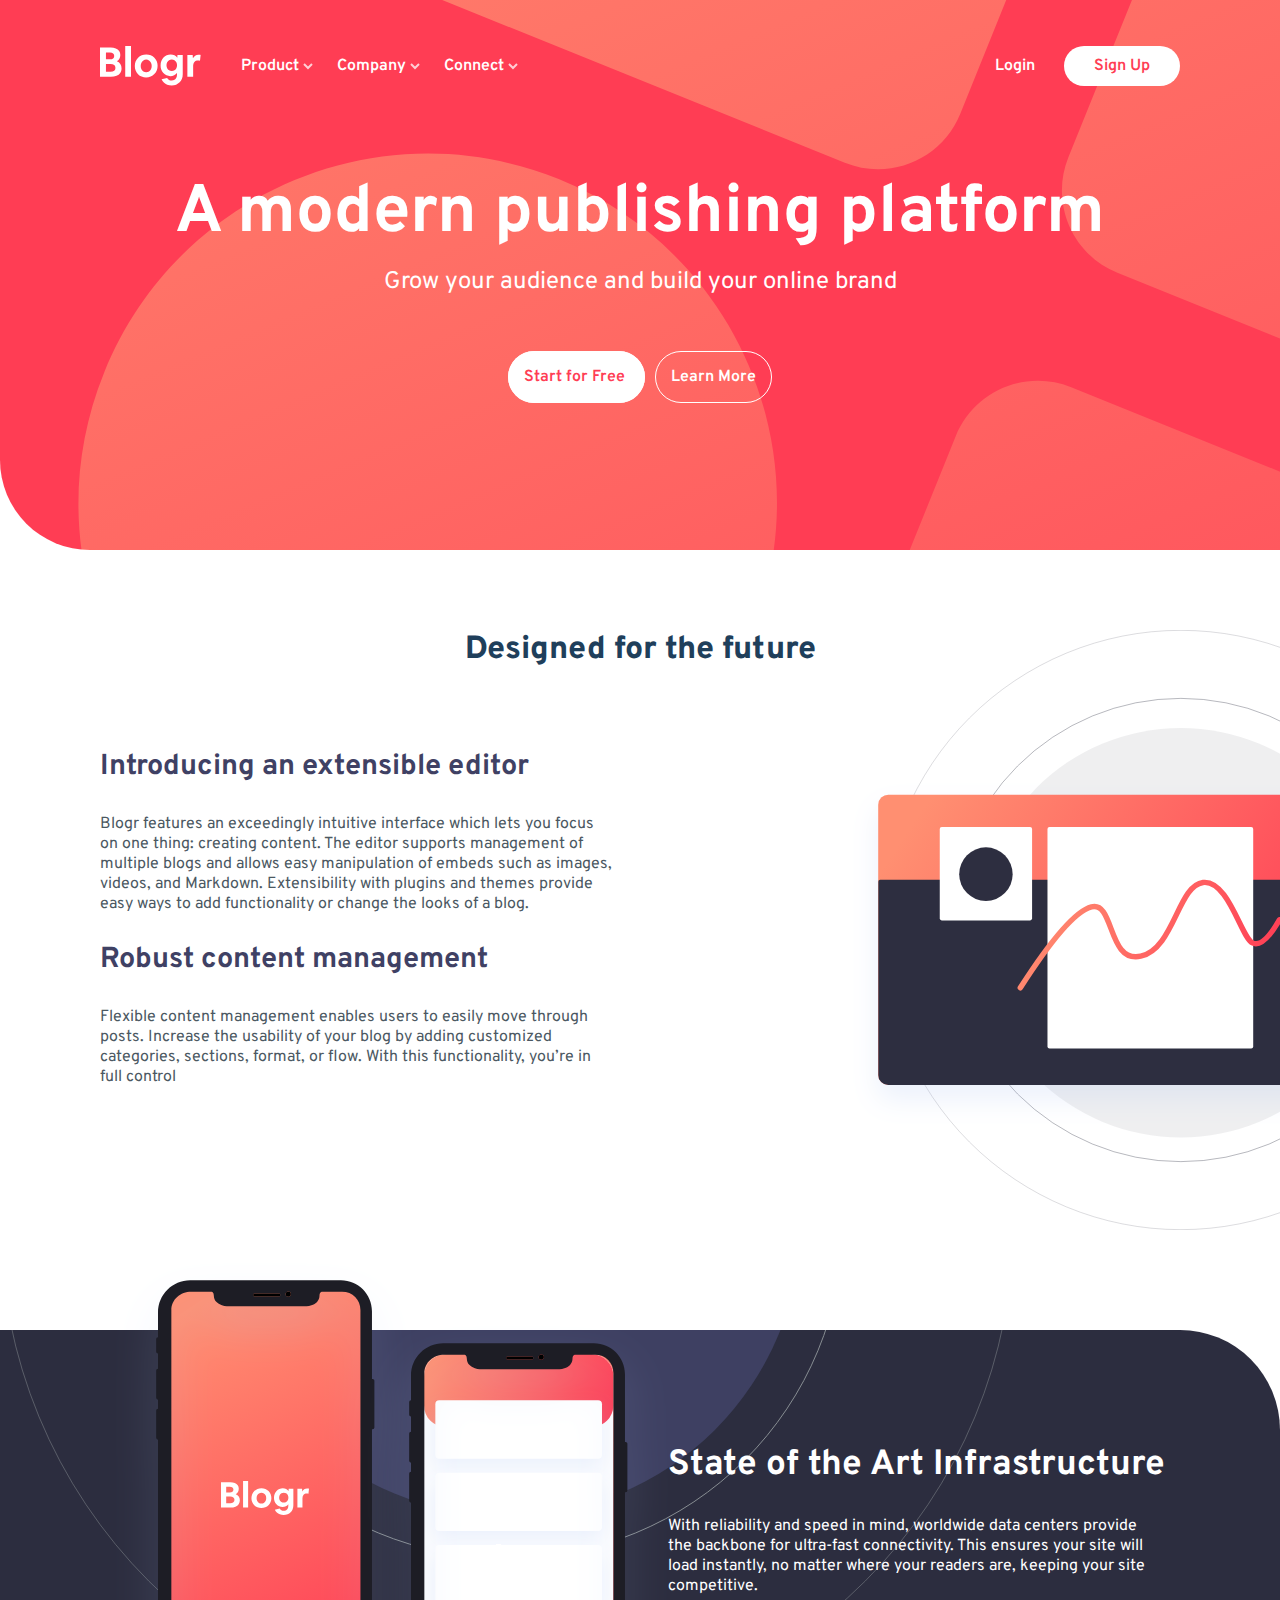
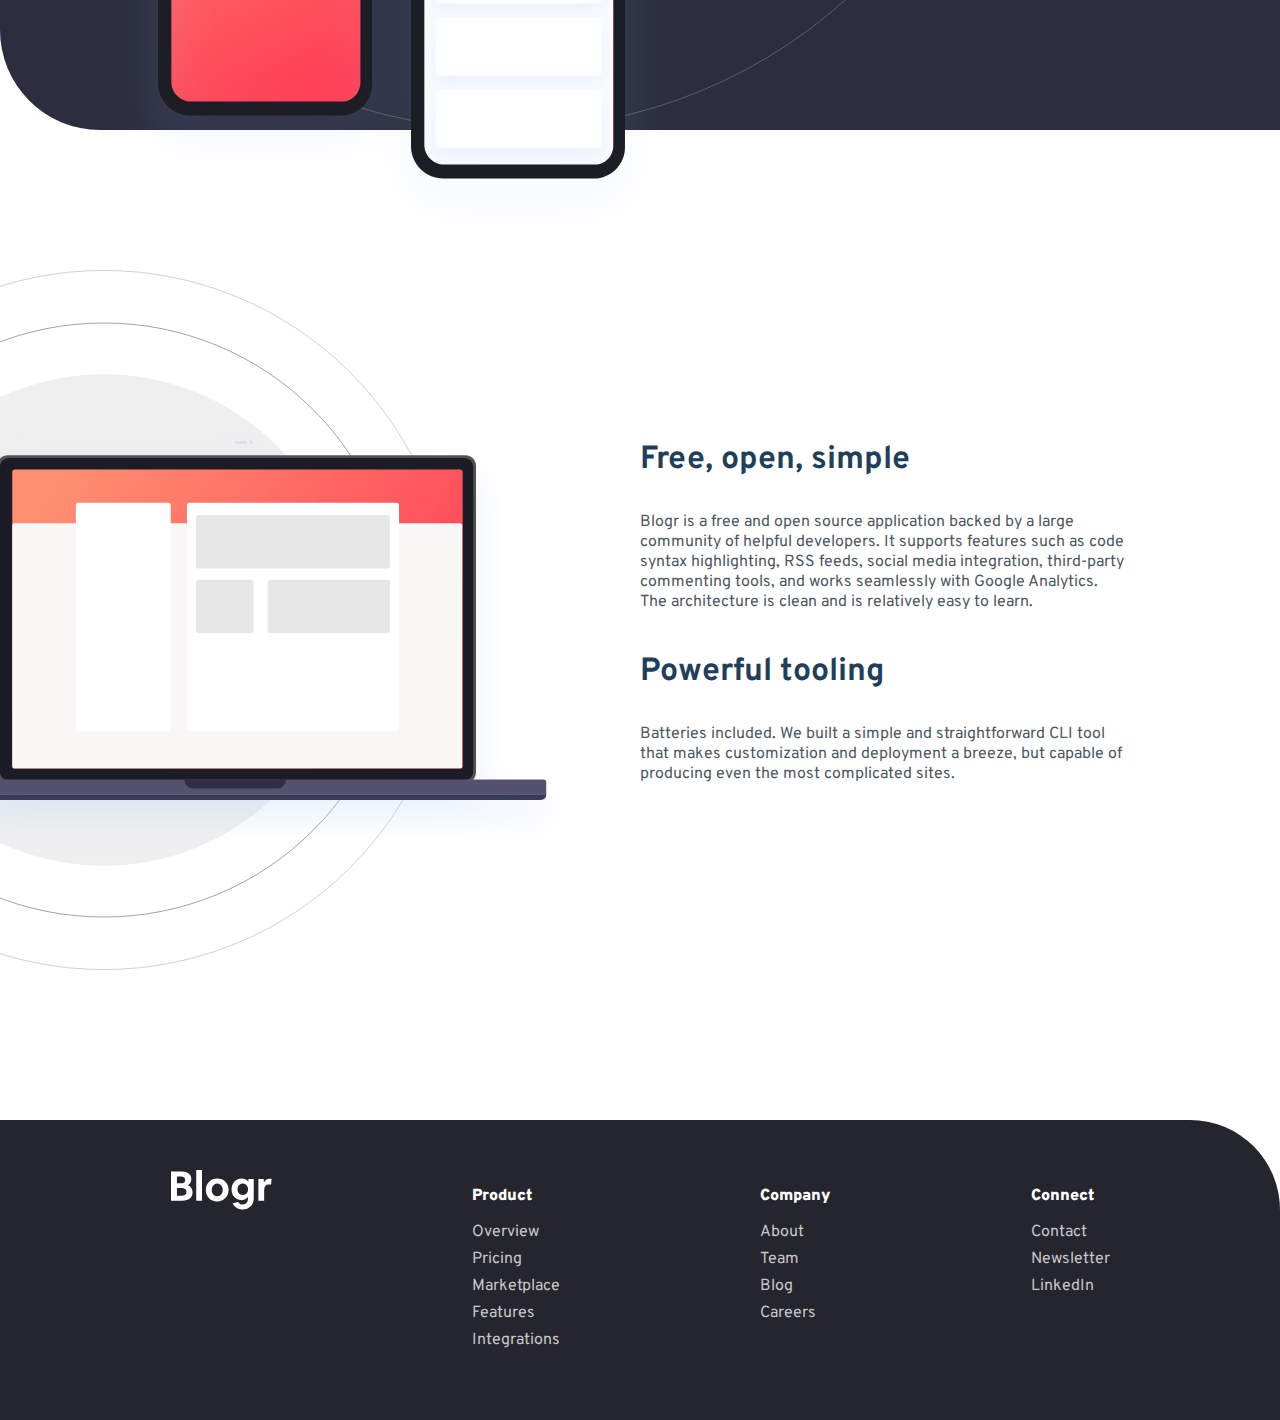
==== commit 147e1223: "." ====
--- a/index.html
+++ b/index.html
@@ -116,8 +116,8 @@
                     Grow your audience and build your online brand
                 </p>
                 <div id="links-assinatura">
-                    <a href="">Start for Free</a>
-                    <a href="">Learn More</a>
+                    <a href="#">Start for Free </a>
+                    <a href="#">Learn More </a>
                 </div>
             </div>
         </div>
@@ -167,10 +167,6 @@
             </div>
         </div>
     </div>
-
-
-
-
 
 
     <!-- container 4 -->
@@ -195,9 +191,7 @@
     </div>
 
 
-
-
-
+    <!-- footer -->
     <footer>
         <div id="texto-footer">
             
@@ -235,15 +229,6 @@
         </div>
     </footer>
 
-
-
-
-
-
-
-
-
-
     <script src="script.js"></script>
 </body>
 </html>--- a/css/container1.css
+++ b/css/container1.css
@@ -48,7 +48,7 @@
 
 #container1 h1{
     font-size: 4.2rem;
-    width: 90%;
+    width: 100%;
     margin: auto;
     margin-bottom: 40px;
 }
@@ -65,12 +65,12 @@
     border: 1px solid var(--White);
     border-radius: 30px;
     font-weight: 600;
-    margin: 10px;
 }
 
 #links-assinatura a:first-of-type{
     color: var(--Light-red);
     background-color: var(--White);
+    margin-right: 10px;
 }
 
 #links-assinatura a:last-of-type{
@@ -100,7 +100,7 @@
     #container1{
         width: 90%;
         margin: auto;
-        margin-top: 90px;
+        margin-top: 50px;
     }
 
     #container1 h1{
@@ -110,4 +110,9 @@
     #container1 p{
         font-size: 1.5rem;
     }
+
+    #links-assinatura a{
+        font-size: 14px;
+        font-weight: bolder;
+    }
 }